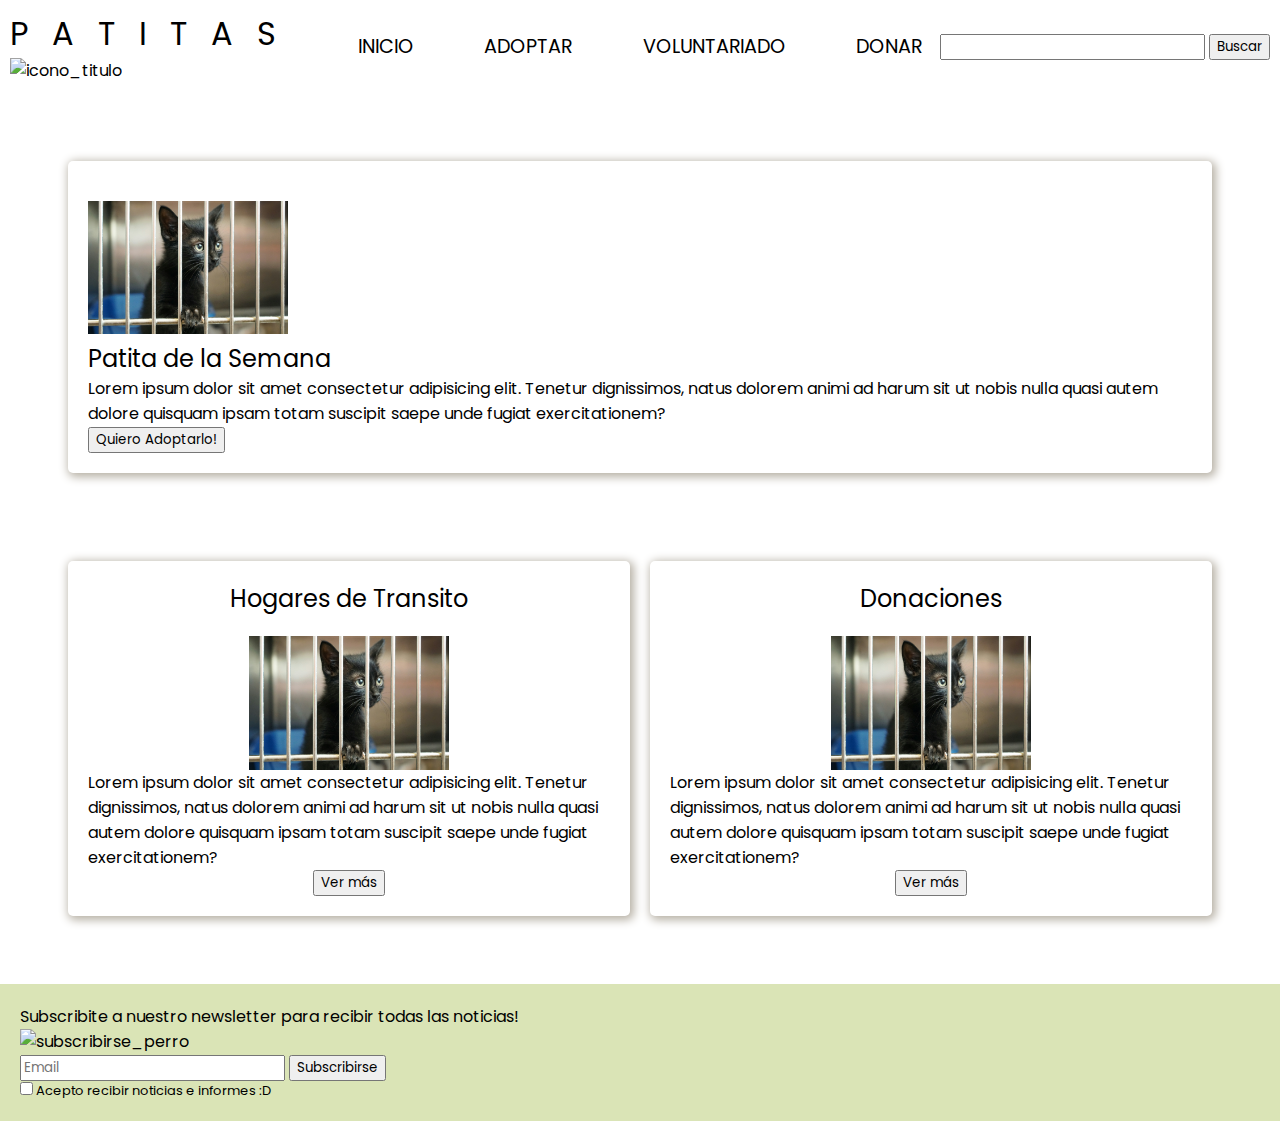
==== index.html @ c983ebe7 "adding styles" ====
<!DOCTYPE html>
<html lang="en">
<head>
    <meta charset="UTF-8">
    <meta name="viewport" content="width=device-width, initial-scale=1.0">
    <title>Patitas Adopciones</title>
    <link rel="preconnect" href="https://fonts.googleapis.com">
    <link rel="preconnect" href="https://fonts.gstatic.com" crossorigin>
    <link
        href="https://fonts.googleapis.com/css2?family=Poppins:ital,wght@0,100;0,200;0,300;0,400;0,500;0,600;0,700;0,800;0,900;1,100;1,200;1,300;1,400;1,500;1,600;1,700;1,800;1,900&display=swap"
        rel="stylesheet">
    <link rel="stylesheet" href="./css/styles.css">
</head>
<body>
    <header class="container_header">
        <span class="logo">
            <h1>PATITAS</h1>
            <img src="" alt="icono_titulo">
        </span>       
        <nav>
            <ul class="links_navbar">
                <li><a href="index.html" title="index">INICIO</a></li>
                <li id="adopciones-nav"><a href="site/adopciones.html" title="adopciones">ADOPTAR</a>
                    <ul class="nav-dropdown">
                        <li><a href="">Perros</a></li>
                        <li><a href="">Gatos</a></li>
                        <li><a href="">Otros</a></li>
                    </ul>
                </li>
                <li><a href="site/voluntariado.html" title="voluntariado">VOLUNTARIADO</a></li>
                <li><a href="site/donar.html" title="donar">DONAR</a></li>
            </ul>
        </nav>
        <span id="buscar_nav">
            <input type="search">
            <button type="submit">Buscar</button>
        </span>
    </header>
    <main>
        <div class="inicio_seccion">
            <article id="banner_patita">         
                <img src="img/gatitonegro.jpg" alt="img_semana" class="inicioimg">
                <h2>Patita de la Semana</h2>
                <p>Lorem ipsum dolor sit amet consectetur adipisicing elit. Tenetur dignissimos, natus dolorem animi ad
                    harum sit ut nobis nulla quasi autem dolore quisquam ipsam totam suscipit saepe unde fugiat
                    exercitationem?</p>
                <button>Quiero Adoptarlo!</button>
            </article>
        </div>
        

        <div class="inicio_seccion">          
            <article class="inicio_articulos">
                <h2>Hogares de Transito</h2>
                <!-- <img src="" alt="imagen_hogar"> -->
                <img src="img/gatitonegro.jpg" alt="img_semana" class="inicioimg">
                <p>Lorem ipsum dolor sit amet consectetur adipisicing elit. Tenetur dignissimos, natus dolorem animi ad
                    harum sit ut nobis nulla quasi autem dolore quisquam ipsam totam suscipit saepe unde fugiat
                    exercitationem?</p>
                <button>Ver más</button>
            </article>
         
            <article class="inicio_articulos">
                <h2>Donaciones</h2>
                <img src="img/gatitonegro.jpg" alt="img_semana" class="inicioimg">
                <!-- <img src="" alt="img_donar"> -->
                <p>Lorem ipsum dolor sit amet consectetur adipisicing elit. Tenetur dignissimos, natus dolorem animi ad
                    harum sit ut nobis nulla quasi autem dolore quisquam ipsam totam suscipit saepe unde fugiat
                    exercitationem?</p>
                <button>Ver más</button>
            </article>
        </div>
        <section id="inicio_subscribirse">
            <h4>Subscribite a nuestro newsletter para recibir todas las noticias!</h4>
            <img src="" alt="subscribirse_perro">
            <form action="/subscribirse">
                <label for="email"></label>
                <input type="email" name="email" id="email" placeholder="Email">
                <label for="enviar"></label>
                <input type="submit" name="enviar" id="enviar" value="Subscribirse">
                <div id="acepto">
                    <input type="checkbox" name="acepto" id="acepto" required>
                    <label for="acepto">Acepto recibir noticias e informes :D</label>
                </div>          
            </form>
        </section>
    </main>
    <footer>

    </footer>
    
</body>
</html>
---- css/styles.css ----
*{
    margin: 0;
    box-sizing: border-box;
    font-family: "Poppins", sans-serif;
    font-weight: 400;
    font-style: normal;
}

a{
    text-decoration: none;
}

li{
    list-style: none;
}

h1{
    letter-spacing: 0.75em;
}

.container_header
{
    display: flex;
    padding: 10px;
    flex-direction: row;
    justify-content: space-between;
    align-items: center;
    /* background-color: #f4f1eb; */
}

.links_navbar
{
    display: flex;
    flex-direction: row;
    align-items: center;
    justify-content: center;

}

.links_navbar li{
    padding: 2% 5%;
    margin: 0 5%;
    transition: all 0.5s ease-out;
   
}

.links_navbar li:hover{
    background-color: #d0dda1c7;
    border-style: none;
    border-radius: 10%;
}

.links_navbar a{
    color: black;
    font-size: 1.2em;
}

#buscar_nav
{
    position: relative;
}

#banner_patita
{
    border-style: 3px solid black;
    border-radius: 5px;
    margin: 10px;
    padding: 20px;
    box-shadow: 2px 2px 10px 2px #b6b0a4;
}

.inicio_seccion
{
    display: flex;
    padding: 10px;
    margin: 3em;
}

.inicio_articulos
{
    border-style: 3px solid black;
    border-radius: 5px;
    margin: 10px;
    padding: 20px;
    box-shadow: 2px 2px 10px 2px #b6b0a4;
    display: flex;
    flex-direction: column;
    justify-content: center;
    align-items: center;
}

.inicio_articulos:hover{
    background-color: #d0dda1c7;
    transition: background-color 0.5s ease-out;
}


.inicioimg
{
    max-width: 200px;
    margin-top: 20px;
}

#inicio_subscribirse
{
   padding: 20px;
   background-color: #d0dda1c7;
}

.nav-dropdown
{
    display: none;
}

/* #adopciones-nav:hover{
    .nav-dropdown{
        display: block;
    }
} */

#form-contacto
{
    background-color: #efcaa8;
    border-radius: 3px;
    margin: 2em;
    padding: 10px;
}

#formulario
{
    margin: 2em 0.5em;

}

.campoForm
{
    margin: 1em 0.5em;
    font-size: large;
    
}

#acepto{
    font-size: small;
}
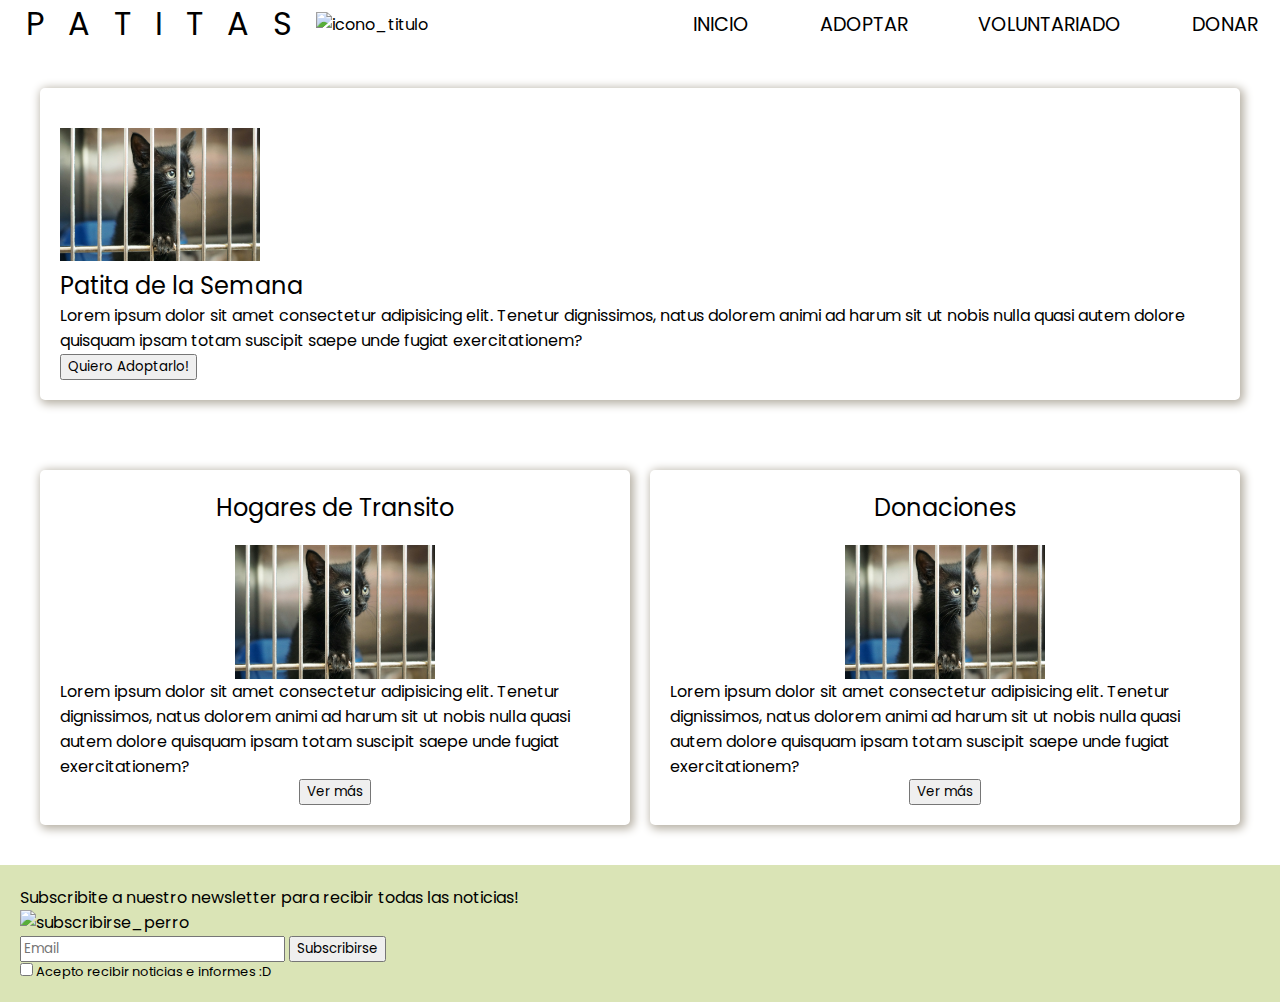
==== commit e49d3ef7: "order nav" ====
--- a/index.html
+++ b/index.html
@@ -21,20 +21,11 @@
             <ul class="links_navbar">
                 <li><a href="index.html" title="index">INICIO</a></li>
                 <li id="adopciones-nav"><a href="site/adopciones.html" title="adopciones">ADOPTAR</a>
-                    <ul class="nav-dropdown">
-                        <li><a href="">Perros</a></li>
-                        <li><a href="">Gatos</a></li>
-                        <li><a href="">Otros</a></li>
-                    </ul>
                 </li>
                 <li><a href="site/voluntariado.html" title="voluntariado">VOLUNTARIADO</a></li>
                 <li><a href="site/donar.html" title="donar">DONAR</a></li>
             </ul>
         </nav>
-        <span id="buscar_nav">
-            <input type="search">
-            <button type="submit">Buscar</button>
-        </span>
     </header>
     <main>
         <div class="inicio_seccion">
@@ -52,7 +43,6 @@
         <div class="inicio_seccion">          
             <article class="inicio_articulos">
                 <h2>Hogares de Transito</h2>
-                <!-- <img src="" alt="imagen_hogar"> -->
                 <img src="img/gatitonegro.jpg" alt="img_semana" class="inicioimg">
                 <p>Lorem ipsum dolor sit amet consectetur adipisicing elit. Tenetur dignissimos, natus dolorem animi ad
                     harum sit ut nobis nulla quasi autem dolore quisquam ipsam totam suscipit saepe unde fugiat
@@ -60,16 +50,15 @@
                 <button>Ver más</button>
             </article>
          
-            <article class="inicio_articulos">
+            <article class="inicio_articulos"> 
                 <h2>Donaciones</h2>
                 <img src="img/gatitonegro.jpg" alt="img_semana" class="inicioimg">
-                <!-- <img src="" alt="img_donar"> -->
                 <p>Lorem ipsum dolor sit amet consectetur adipisicing elit. Tenetur dignissimos, natus dolorem animi ad
                     harum sit ut nobis nulla quasi autem dolore quisquam ipsam totam suscipit saepe unde fugiat
                     exercitationem?</p>
                 <button>Ver más</button>
             </article>
-        </div>
+        </div> 
         <section id="inicio_subscribirse">
             <h4>Subscribite a nuestro newsletter para recibir todas las noticias!</h4>
             <img src="" alt="subscribirse_perro">
--- a/css/styles.css
+++ b/css/styles.css
@@ -21,13 +21,20 @@
 .container_header
 {
     display: flex;
-    padding: 10px;
+    padding: 0 10% 0 2%;
     flex-direction: row;
     justify-content: space-between;
     align-items: center;
     /* background-color: #f4f1eb; */
+    width: 100%;
 }
 
+.logo{
+    display: flex;
+    flex-direction: row;
+    justify-content: center;
+    align-items: center;
+}
 .links_navbar
 {
     display: flex;
@@ -55,10 +62,6 @@
     font-size: 1.2em;
 }
 
-#buscar_nav
-{
-    position: relative;
-}
 
 #banner_patita
 {
@@ -72,8 +75,10 @@
 .inicio_seccion
 {
     display: flex;
-    padding: 10px;
-    margin: 3em;
+    justify-content: center;
+    align-items: center;
+    padding: 20px;
+    margin: 10px;
 }
 
 .inicio_articulos
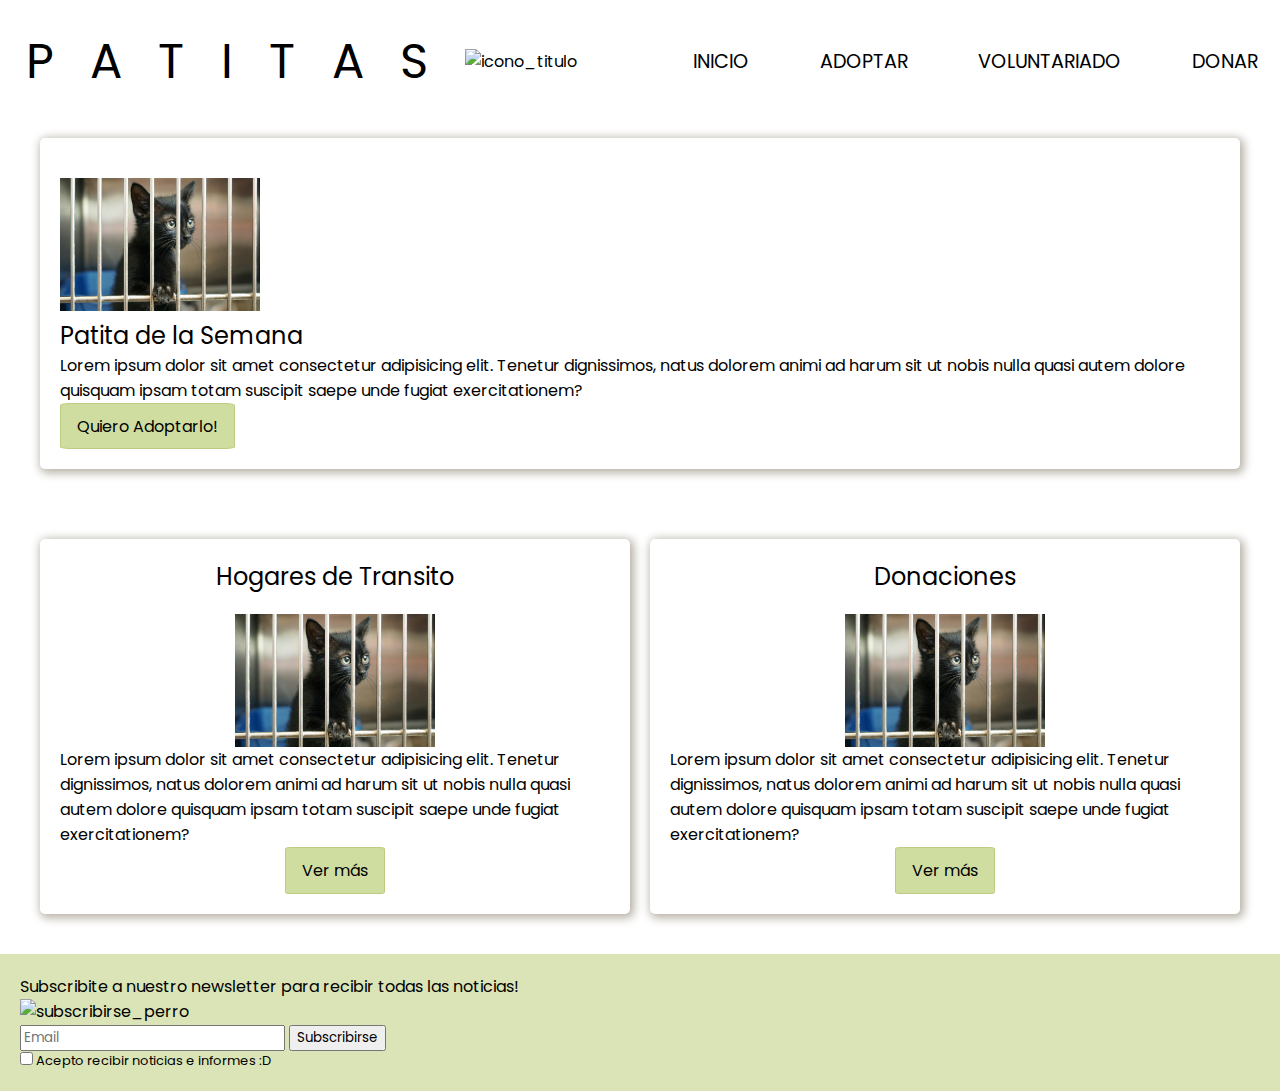
==== commit bd0e1a83: "responsive nav" ====
--- a/index.html
+++ b/index.html
@@ -15,9 +15,10 @@
     <header class="container_header">
         <span class="logo">
             <h1>PATITAS</h1>
-            <img src="" alt="icono_titulo">
+            <img src="" alt="icono_titulo" id="logoimg">
         </span>       
-        <nav>
+        <nav id="navheader">
+            <button id="closenav">X</button>
             <ul class="links_navbar">
                 <li><a href="index.html" title="index">INICIO</a></li>
                 <li id="adopciones-nav"><a href="site/adopciones.html" title="adopciones">ADOPTAR</a>
@@ -26,6 +27,7 @@
                 <li><a href="site/donar.html" title="donar">DONAR</a></li>
             </ul>
         </nav>
+        <span class="navbar-toggle" id="navbarToggle">&#9776;</span>
     </header>
     <main>
         <div class="inicio_seccion">
@@ -47,7 +49,7 @@
                 <p>Lorem ipsum dolor sit amet consectetur adipisicing elit. Tenetur dignissimos, natus dolorem animi ad
                     harum sit ut nobis nulla quasi autem dolore quisquam ipsam totam suscipit saepe unde fugiat
                     exercitationem?</p>
-                <button>Ver más</button>
+                <button class="articleButton">Ver más</button>
             </article>
          
             <article class="inicio_articulos"> 
@@ -56,7 +58,7 @@
                 <p>Lorem ipsum dolor sit amet consectetur adipisicing elit. Tenetur dignissimos, natus dolorem animi ad
                     harum sit ut nobis nulla quasi autem dolore quisquam ipsam totam suscipit saepe unde fugiat
                     exercitationem?</p>
-                <button>Ver más</button>
+                <button class="articleButton">Ver más</button>
             </article>
         </div> 
         <section id="inicio_subscribirse">
@@ -77,6 +79,6 @@
     <footer>
 
     </footer>
-    
+    <script src="./js/script.js"></script>
 </body>
 </html>--- a/css/styles.css
+++ b/css/styles.css
@@ -16,12 +16,13 @@
 
 h1{
     letter-spacing: 0.75em;
+    font-size: 3em;
 }
 
 .container_header
 {
     display: flex;
-    padding: 0 10% 0 2%;
+    padding: 2% 10% 0 2%;
     flex-direction: row;
     justify-content: space-between;
     align-items: center;
@@ -62,6 +63,16 @@
     font-size: 1.2em;
 }
 
+.navbar-toggle {
+    display: none;
+    cursor: pointer;
+    font-size: 2em;
+  }
+
+  #closenav
+  {
+    display: none;
+  }
 
 #banner_patita
 {
@@ -97,6 +108,10 @@
 .inicio_articulos:hover{
     background-color: #d0dda1c7;
     transition: background-color 0.5s ease-out;
+    .articleButton{
+        background-color: white;
+        border-color: #b6b0a4;
+    }
 }
 
 
@@ -111,17 +126,6 @@
    padding: 20px;
    background-color: #d0dda1c7;
 }
-
-.nav-dropdown
-{
-    display: none;
-}
-
-/* #adopciones-nav:hover{
-    .nav-dropdown{
-        display: block;
-    }
-} */
 
 #form-contacto
 {
@@ -146,4 +150,101 @@
 
 #acepto{
     font-size: small;
+}
+
+button{
+    border: solid 1px  #738f1034 ;
+    font-size: 1em;
+    background-color: #d0dda1;
+    padding: 0.6em 1em;
+    border-radius: 5%;
+    cursor: pointer;
+    
+}
+
+button:hover{
+    background-color: #aec55a;
+}
+
+
+#closenav{
+    font-size: 1.5em;
+    border: none;
+    border-radius: 20%;
+    background-color: transparent;
+    color: rgb(3, 42, 6);
+}
+
+@media screen and (max-width: 1200px) {
+    #logoimg
+    {
+        display: none;
+    }
+}
+
+@media screen and (max-width: 1000px) {
+    #navheader{
+        display: flex;
+        flex-direction: column;
+        align-items: end;
+        position: absolute;
+        top: 0;
+        right: 0;
+        background-color:#d0dda1;
+        padding: 1em;
+        gap: 1rem;
+    }
+
+    #navheader{
+        opacity: 0;
+        visibility: hidden;
+    }
+
+    #navheader.visible{
+        opacity: 1;
+        visibility: visible;
+    }
+
+    .links_navbar{
+        flex-direction: column;
+        align-items: end;
+    }
+
+    .links_navbar li{
+        transition: all 0.5s ease-out;
+       
+    }
+    .links_navbar li:hover{
+        background-color: #4555129a;
+    }
+
+    .navbar-toggle {
+        display: block; 
+    }
+    #closenav
+    {
+      display: block;
+    }
+    .container_header{
+        padding: 2% 3% 0 2%;
+    }
+
+    #logoimg
+    {
+        display: none;
+    }
+
+}
+
+@media (max-width: 600px) {
+
+
+    .inicio_seccion{
+        display: block;
+    }
+
+    h1{
+        font-size: 2em;
+    }
+
 }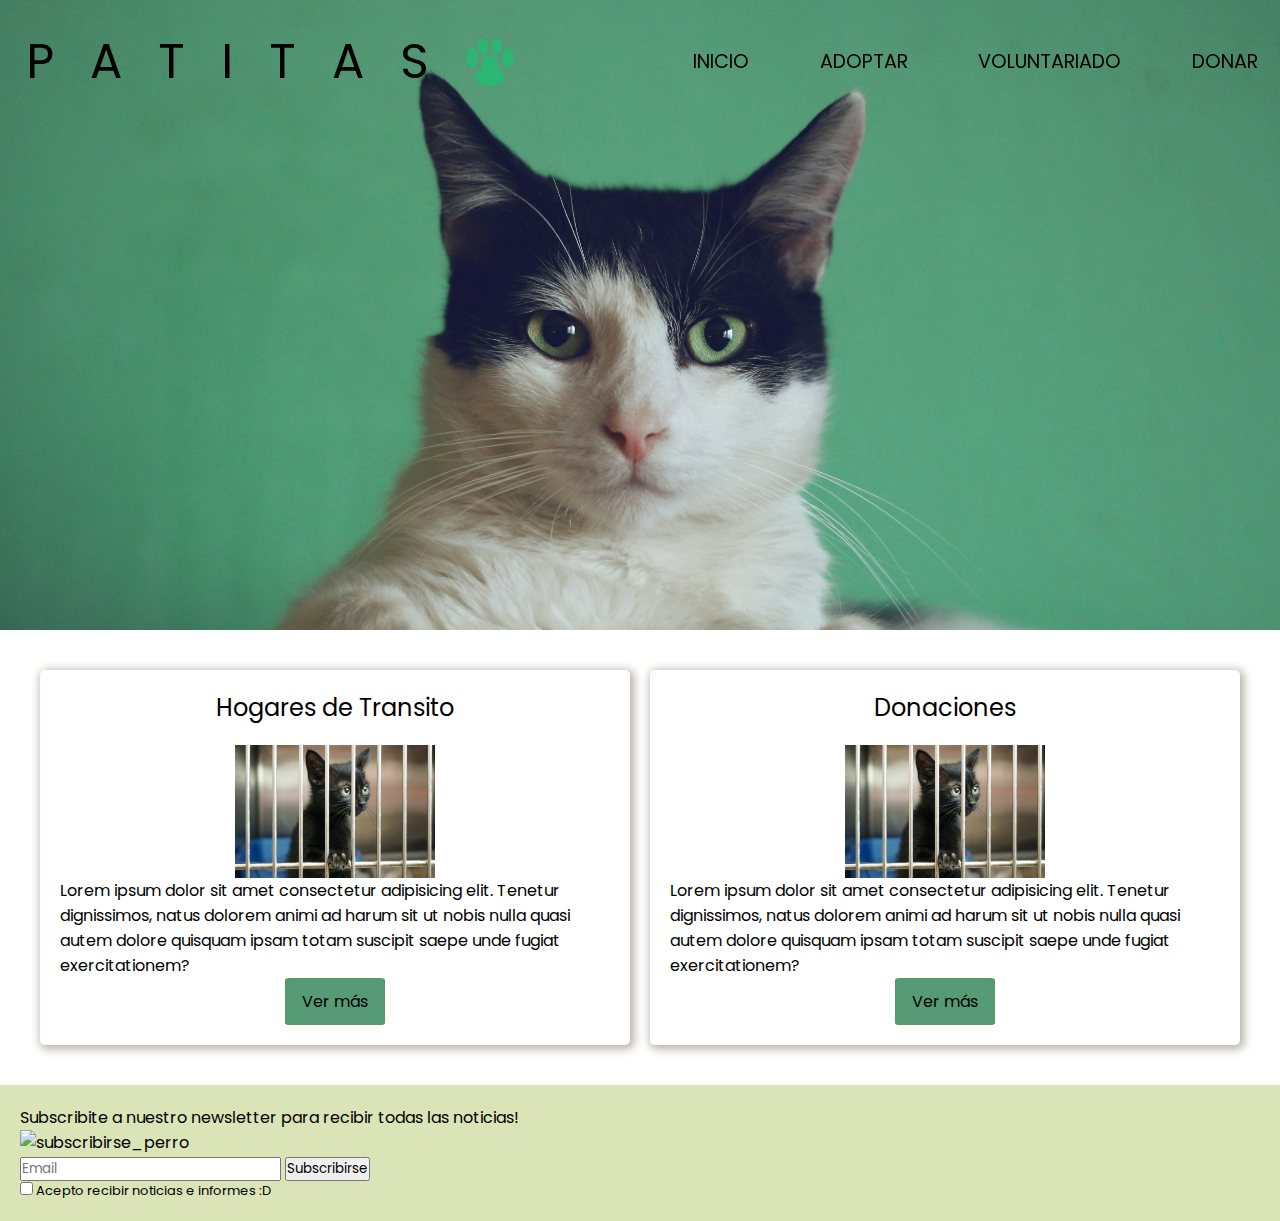
==== commit 8cf298b0: "responsive y banner" ====
--- a/index.html
+++ b/index.html
@@ -4,6 +4,7 @@
     <meta charset="UTF-8">
     <meta name="viewport" content="width=device-width, initial-scale=1.0">
     <title>Patitas Adopciones</title>
+    <link rel="icon" href="img/huellas-de-garras.png" type="image/png">
     <link rel="preconnect" href="https://fonts.googleapis.com">
     <link rel="preconnect" href="https://fonts.gstatic.com" crossorigin>
     <link
@@ -15,7 +16,7 @@
     <header class="container_header">
         <span class="logo">
             <h1>PATITAS</h1>
-            <img src="" alt="icono_titulo" id="logoimg">
+            <img src="img/pata.png" alt="icono_titulo" id="logoimg">
         </span>       
         <nav id="navheader">
             <button id="closenav">X</button>
@@ -29,16 +30,17 @@
         </nav>
         <span class="navbar-toggle" id="navbarToggle">&#9776;</span>
     </header>
-    <main>
-        <div class="inicio_seccion">
-            <article id="banner_patita">         
+    <main class="container_main">
+        <div class="banner">
+
+            <!-- <article id="banner_patita">         
                 <img src="img/gatitonegro.jpg" alt="img_semana" class="inicioimg">
                 <h2>Patita de la Semana</h2>
                 <p>Lorem ipsum dolor sit amet consectetur adipisicing elit. Tenetur dignissimos, natus dolorem animi ad
                     harum sit ut nobis nulla quasi autem dolore quisquam ipsam totam suscipit saepe unde fugiat
                     exercitationem?</p>
                 <button>Quiero Adoptarlo!</button>
-            </article>
+            </article> -->
         </div>
         
 
--- a/css/styles.css
+++ b/css/styles.css
@@ -1,5 +1,6 @@
 *{
     margin: 0;
+    padding: 0;
     box-sizing: border-box;
     font-family: "Poppins", sans-serif;
     font-weight: 400;
@@ -21,13 +22,15 @@
 
 .container_header
 {
+    position: fixed;
     display: flex;
     padding: 2% 10% 0 2%;
     flex-direction: row;
     justify-content: space-between;
     align-items: center;
-    /* background-color: #f4f1eb; */
     width: 100%;
+    z-index: 10;
+    transition: 0.6s;
 }
 
 .logo{
@@ -69,11 +72,25 @@
     font-size: 2em;
   }
 
-  #closenav
-  {
+#closenav
+{
     display: none;
-  }
-
+}
+
+#logoimg
+{
+    width: 50px;
+}
+
+.banner
+{
+    position: relative;
+    background: url(../img/banner_semana.jpg) ;
+    width: 100%;
+    height: 70vh;
+    background-size: cover;
+    background-position: top;
+}
 #banner_patita
 {
     border-style: 3px solid black;
@@ -83,6 +100,7 @@
     box-shadow: 2px 2px 10px 2px #b6b0a4;
 }
 
+
 .inicio_seccion
 {
     display: flex;
@@ -106,7 +124,7 @@
 }
 
 .inicio_articulos:hover{
-    background-color: #d0dda1c7;
+    background-color: #569A76;
     transition: background-color 0.5s ease-out;
     .articleButton{
         background-color: white;
@@ -155,7 +173,7 @@
 button{
     border: solid 1px  #738f1034 ;
     font-size: 1em;
-    background-color: #d0dda1;
+    background-color: #569A76;
     padding: 0.6em 1em;
     border-radius: 5%;
     cursor: pointer;
@@ -163,7 +181,7 @@
 }
 
 button:hover{
-    background-color: #aec55a;
+    background-color: #569A76;
 }
 
 
@@ -191,7 +209,7 @@
         top: 0;
         right: 0;
         background-color:#d0dda1;
-        padding: 1em;
+        padding: 1em 2em;
         gap: 1rem;
     }
 
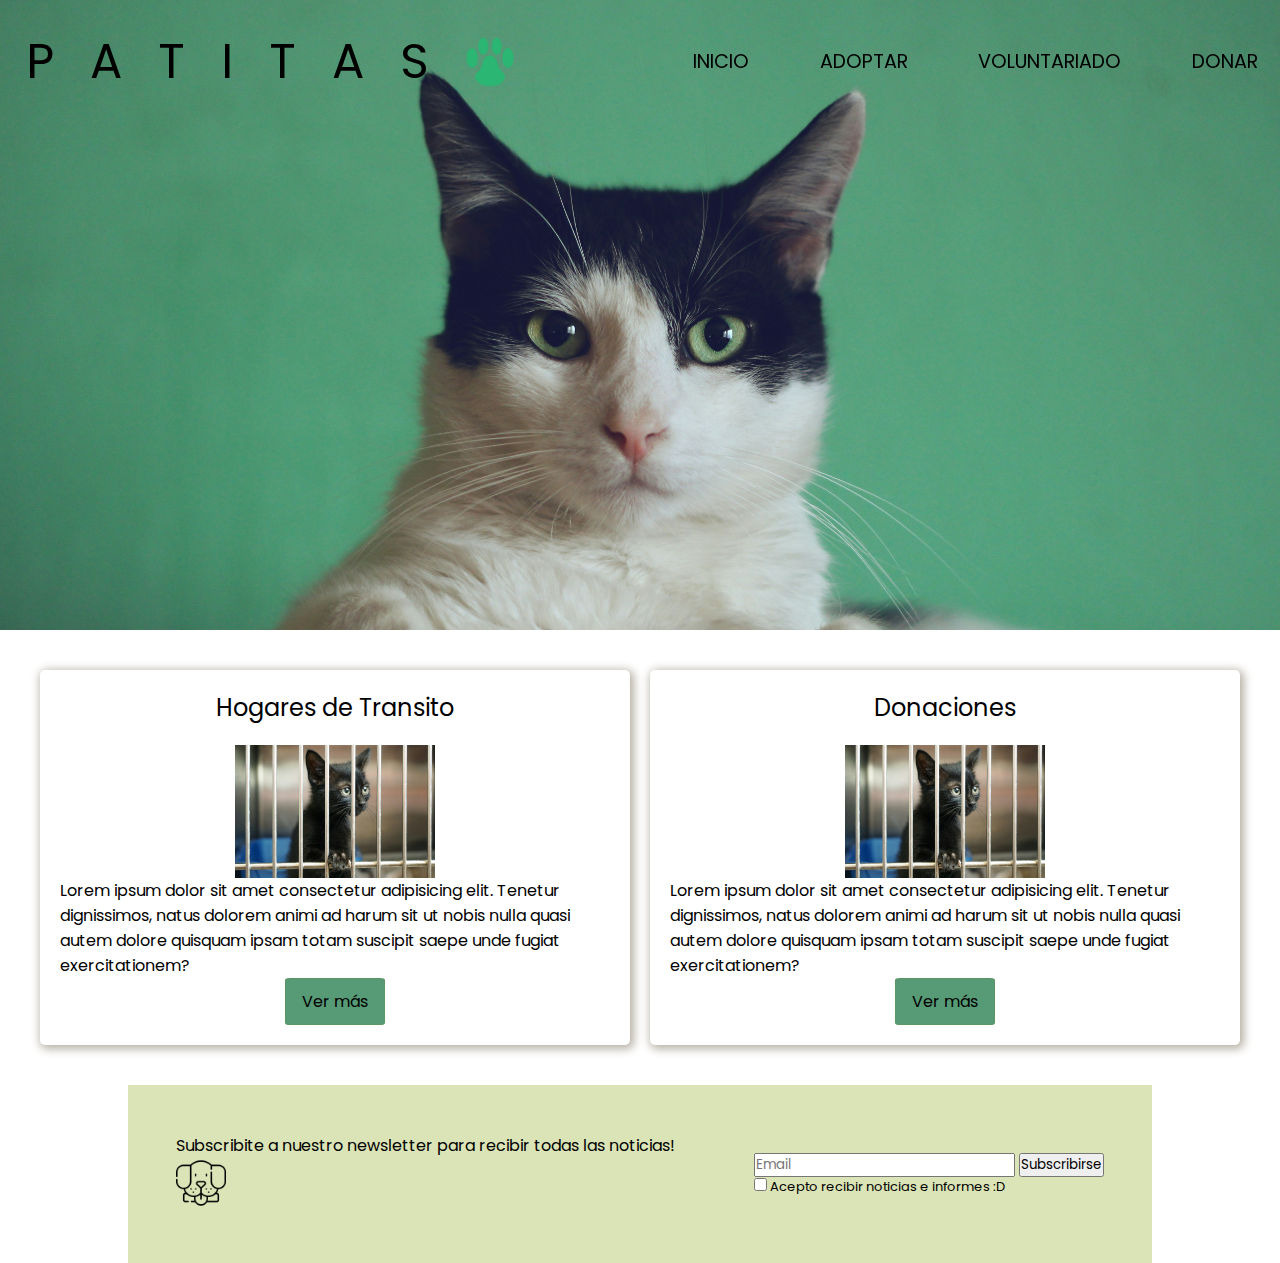
==== commit 3af6436a: "subscribirse inicio" ====
--- a/index.html
+++ b/index.html
@@ -46,7 +46,7 @@
 
         <div class="inicio_seccion">          
             <article class="inicio_articulos">
-                <h2>Hogares de Transito</h2>
+                <h2 class="cardTitulo">Hogares de Transito</h2>
                 <img src="img/gatitonegro.jpg" alt="img_semana" class="inicioimg">
                 <p>Lorem ipsum dolor sit amet consectetur adipisicing elit. Tenetur dignissimos, natus dolorem animi ad
                     harum sit ut nobis nulla quasi autem dolore quisquam ipsam totam suscipit saepe unde fugiat
@@ -55,7 +55,7 @@
             </article>
          
             <article class="inicio_articulos"> 
-                <h2>Donaciones</h2>
+                <h2 class="cardTitulo">Donaciones</h2>
                 <img src="img/gatitonegro.jpg" alt="img_semana" class="inicioimg">
                 <p>Lorem ipsum dolor sit amet consectetur adipisicing elit. Tenetur dignissimos, natus dolorem animi ad
                     harum sit ut nobis nulla quasi autem dolore quisquam ipsam totam suscipit saepe unde fugiat
@@ -64,18 +64,23 @@
             </article>
         </div> 
         <section id="inicio_subscribirse">
-            <h4>Subscribite a nuestro newsletter para recibir todas las noticias!</h4>
-            <img src="" alt="subscribirse_perro">
-            <form action="/subscribirse">
-                <label for="email"></label>
-                <input type="email" name="email" id="email" placeholder="Email">
-                <label for="enviar"></label>
-                <input type="submit" name="enviar" id="enviar" value="Subscribirse">
-                <div id="acepto">
-                    <input type="checkbox" name="acepto" id="acepto" required>
-                    <label for="acepto">Acepto recibir noticias e informes :D</label>
-                </div>          
-            </form>
+            <div>
+                <h4>Subscribite a nuestro newsletter para recibir todas las noticias!</h4>
+                <img src="img/animal.png" alt="subscribirse_perro" class="icono">
+            </div>
+            <div>
+                <form action="/subscribirse">
+                    <label for="email"></label>
+                    <input type="email" name="email" id="email" placeholder="Email">
+                    <label for="enviar"></label>
+                    <input type="submit" name="enviar" id="enviar" value="Subscribirse">
+                    <div id="acepto">
+                        <input type="checkbox" name="acepto" id="acepto" required>
+                        <label for="acepto">Acepto recibir noticias e informes :D</label>
+                    </div>          
+                </form>
+            </div>
+           
         </section>
     </main>
     <footer>
--- a/css/styles.css
+++ b/css/styles.css
@@ -141,8 +141,19 @@
 
 #inicio_subscribirse
 {
-   padding: 20px;
+   display: flex;
+   align-items: center;
+   justify-content: space-between; 
    background-color: #d0dda1c7;
+   width: 80%;
+   padding: 3em;
+   margin: auto;
+   gap: 1rem;
+   
+}
+
+.icono{
+    width: 50px;
 }
 
 #form-contacto
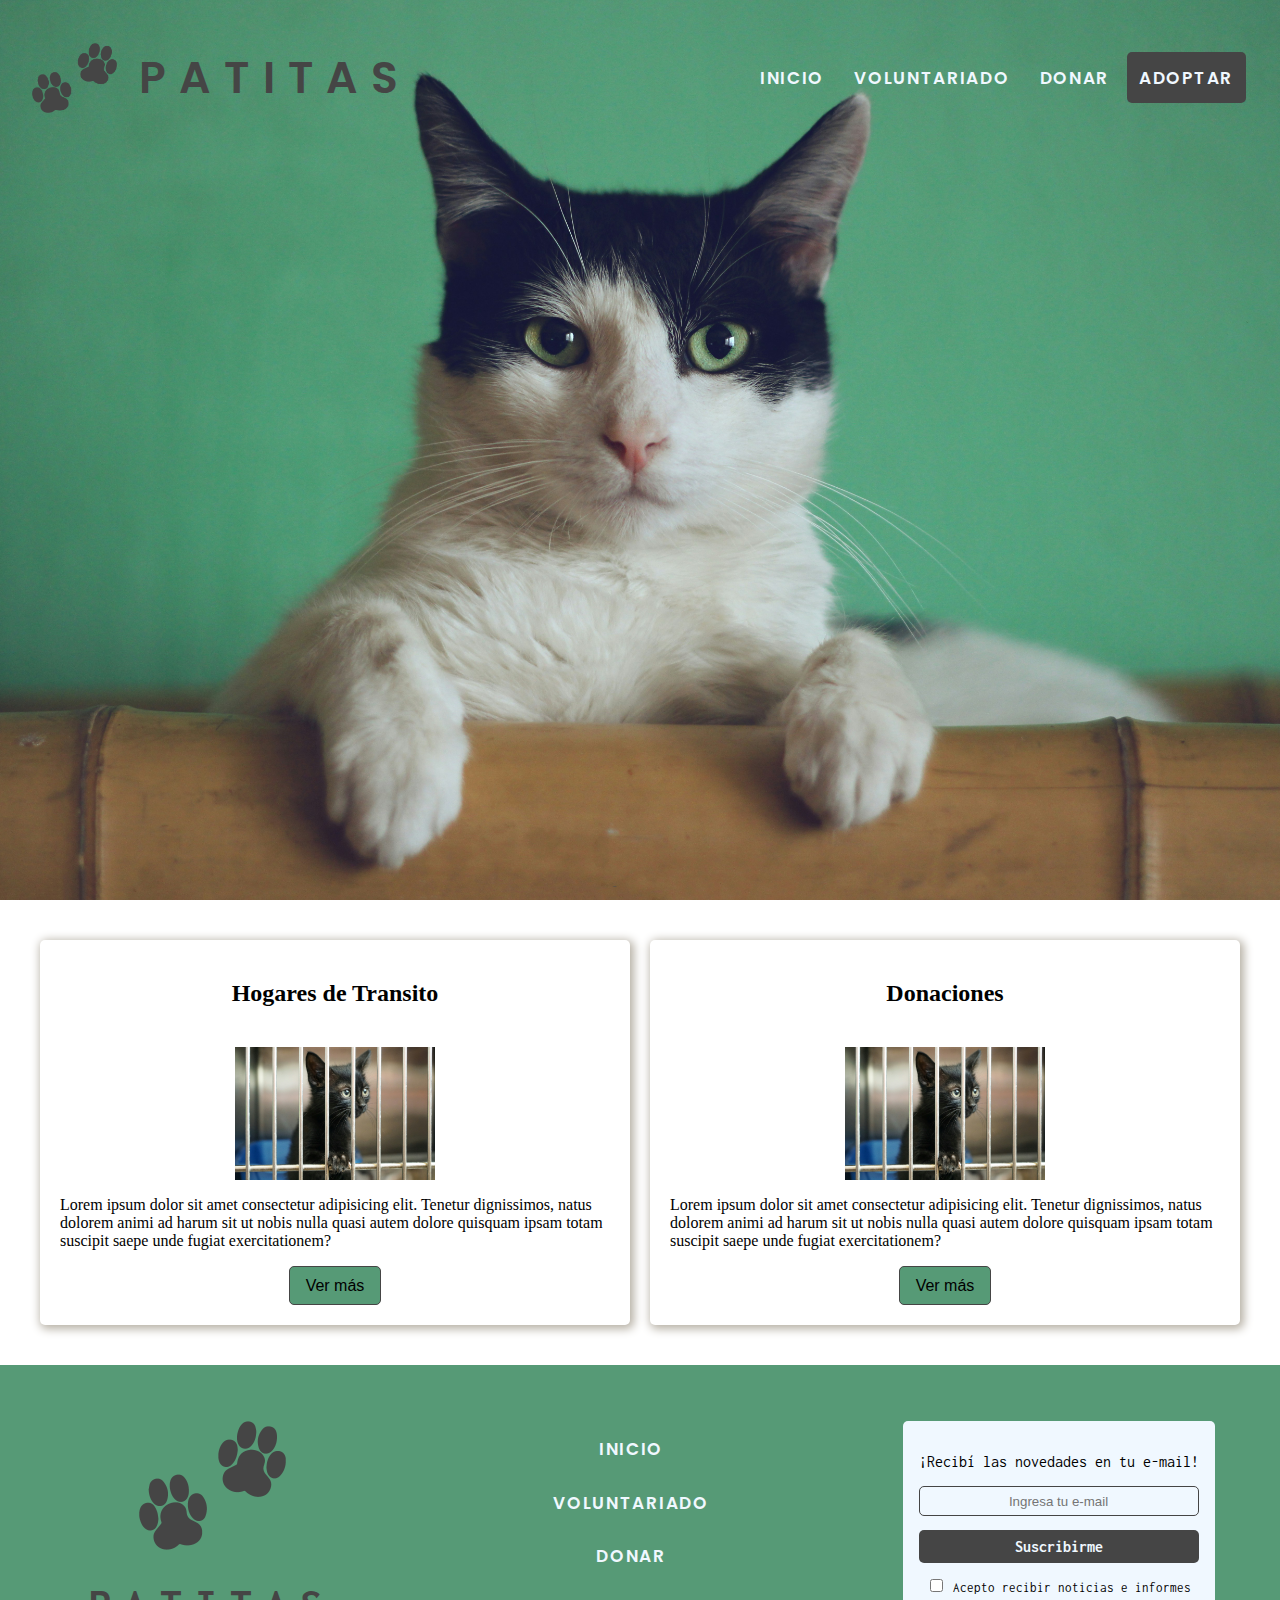
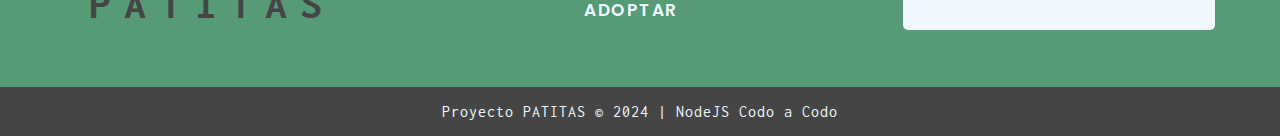
==== commit d6b158d4: "Cambios en el Home y se agregó Footer" ====
--- a/index.html
+++ b/index.html
@@ -5,31 +5,29 @@
     <meta name="viewport" content="width=device-width, initial-scale=1.0">
     <title>Patitas Adopciones</title>
     <link rel="icon" href="img/huellas-de-garras.png" type="image/png">
-    <link rel="preconnect" href="https://fonts.googleapis.com">
-    <link rel="preconnect" href="https://fonts.gstatic.com" crossorigin>
-    <link
-        href="https://fonts.googleapis.com/css2?family=Poppins:ital,wght@0,100;0,200;0,300;0,400;0,500;0,600;0,700;0,800;0,900;1,100;1,200;1,300;1,400;1,500;1,600;1,700;1,800;1,900&display=swap"
-        rel="stylesheet">
     <link rel="stylesheet" href="./css/styles.css">
 </head>
 <body>
     <header class="container_header">
-        <span class="logo">
+        <div class="logo">
+            <img src="img/patitasLogo.png" alt="icono_titulo" id="logoimg">
             <h1>PATITAS</h1>
-            <img src="img/pata.png" alt="icono_titulo" id="logoimg">
-        </span>       
-        <nav id="navheader">
-            <button id="closenav">X</button>
-            <ul class="links_navbar">
-                <li><a href="index.html" title="index">INICIO</a></li>
-                <li id="adopciones-nav"><a href="site/adopciones.html" title="adopciones">ADOPTAR</a>
-                </li>
-                <li><a href="site/voluntariado.html" title="voluntariado">VOLUNTARIADO</a></li>
-                <li><a href="site/donar.html" title="donar">DONAR</a></li>
-            </ul>
-        </nav>
-        <span class="navbar-toggle" id="navbarToggle">&#9776;</span>
+        </div>
+        
+        <div id="nav">
+            <nav id="navheader">
+                <button id="closenav">X</button>
+                <ul class="links_navbar">
+                    <li><a href="index.html" title="index">INICIO</a></li>
+                    <li><a href="site/voluntariado.html" title="voluntariado">VOLUNTARIADO</a></li>
+                    <li><a href="site/donar.html" title="donar">DONAR</a></li>
+                    <li id="adoptar"><a href="site/adopciones.html" title="adopciones">ADOPTAR</a></li>
+                </ul>
+            </nav>
+            <span class="navbar-toggle" id="navbarToggle">&#9776;</span>
+        </div>
     </header>
+
     <main class="container_main">
         <div class="banner">
 
@@ -63,29 +61,85 @@
                 <button class="articleButton">Ver más</button>
             </article>
         </div> 
-        <section id="inicio_subscribirse">
-            <div>
-                <h4>Subscribite a nuestro newsletter para recibir todas las noticias!</h4>
-                <img src="img/animal.png" alt="subscribirse_perro" class="icono">
+        
+    </main>
+
+    <footer class="container-footer">
+        <div class="section-flex">
+
+            <div class="footer-seccion">
+                <div class="section1-flex">
+                    <img src="img/patitasLogo.png" alt="icono_titulo" class="img-footer">
+                    <h1 class="titulo-footer">PATITAS</h1>
+                </div>    
             </div>
-            <div>
-                <form action="/subscribirse">
-                    <label for="email"></label>
-                    <input type="email" name="email" id="email" placeholder="Email">
-                    <label for="enviar"></label>
-                    <input type="submit" name="enviar" id="enviar" value="Subscribirse">
-                    <div id="acepto">
+    
+            <div class="footer-seccion">
+                <div class="links-footer-section">
+                    <li class="link-footer"><a href="index.html" title="index">INICIO</a></li>
+                    <li class="link-footer"><a href="site/voluntariado.html" title="voluntariado">VOLUNTARIADO</a></li>
+                    <li class="link-footer"><a href="site/donar.html" title="donar">DONAR</a></li>
+                    <li class="link-footer"><a href="site/adopciones.html" title="adopciones">ADOPTAR</a></li>
+                </div>
+            </div>
+    
+            <div class="footer-seccion">
+                <div class="new-footer">
+                    <div class="new-footer-section">
+                        <p>¡Recibí las novedades en tu e-mail!</p>
+                    </div>
+
+                    <div class="new-footer-section">
+                        <label for="email"></label>
+                        <input type="email" name="email" id="email" placeholder="Ingresa tu e-mail" class="1">
+                    </div>
+
+                    <div class="new-footer-section">
+                        <h2>Suscribirme</h2>
+                    </div>
+
+                    <div class="new-footer-section" id="acepto">
                         <input type="checkbox" name="acepto" id="acepto" required>
-                        <label for="acepto">Acepto recibir noticias e informes :D</label>
-                    </div>          
-                </form>
+                        <label for="acepto">Acepto recibir noticias e informes</label>
+                    </div>
+
+                    
+                </div>
             </div>
-           
-        </section>
-    </main>
-    <footer>
+    
 
+        </div>
+            
+        <div class="proyecto-patitas">
+            <p>Proyecto PATITAS © 2024 | NodeJS Codo a Codo </p>
+        </div>
+
+        <!--<div id="inicio_subscribirse">
+                <div>
+                    <h4>Subscribite a nuestro newsletter para recibir todas las noticias!</h4>
+                    <img src="img/animal.png" alt="subscribirse_perro" class="icono">
+                </div>
+                <div>
+                    <form action="/subscribirse">
+                        <label for="email"></label>
+                        <input type="email" name="email" id="email" placeholder="Email">
+                        <label for="enviar"></label>
+                        <input type="submit" name="enviar" id="enviar" value="Subscribirse">
+                        <div id="acepto">
+                            <input type="checkbox" name="acepto" id="acepto" required>
+                            <label for="acepto">Acepto recibir noticias e informes :D</label>
+                        </div>          
+                    </form>
+                </div>
+               
+            </->
+
+            -->
+
+       
+        
     </footer>
+
     <script src="./js/script.js"></script>
 </body>
 </html>--- a/css/styles.css
+++ b/css/styles.css
@@ -1,93 +1,117 @@
+@font-face {
+    font-family: "Inconsolata";
+    src: url(..//fonts/Inconsolata/Inconsolata-VariableFont_wdth\,wght.ttf);
+}
+
+@font-face {
+    font-family: "Poppins";
+    src: url(../fonts/Poppins/Poppins-SemiBold.ttf);
+}
+
 *{
+    box-sizing: border-box;
+}
+
+body{
     margin: 0;
     padding: 0;
-    box-sizing: border-box;
-    font-family: "Poppins", sans-serif;
-    font-weight: 400;
-    font-style: normal;
-}
-
-a{
-    text-decoration: none;
-}
-
-li{
-    list-style: none;
-}
-
-h1{
-    letter-spacing: 0.75em;
-    font-size: 3em;
-}
+}
+
+/* ------ Header -------- */
+
+/* Logo */
 
 .container_header
 {
-    position: fixed;
-    display: flex;
-    padding: 2% 10% 0 2%;
+    position:absolute;
+    display: flex;
+    padding:1em 2em;
     flex-direction: row;
     justify-content: space-between;
     align-items: center;
     width: 100%;
-    z-index: 10;
+    z-index: 1;
     transition: 0.6s;
 }
 
 .logo{
     display: flex;
+    align-items: center;
+}
+
+#logoimg{
+    width: 85px;
+    height: 70px;
+    
+}
+
+h1{
+    padding-left: 0.5em;
+    font-family: "Poppins";
+    font-size: 2.75em;
+    letter-spacing: 0.30em;
+    font-weight:bolder;
+    color: #454545;
+}
+
+/* Nav */
+
+.nav{
+    display: flex;
+    align-items: center;
     flex-direction: row;
-    justify-content: center;
-    align-items: center;
-}
+    justify-content: space-between;
+}
+
 .links_navbar
 {
     display: flex;
-    flex-direction: row;
-    align-items: center;
-    justify-content: center;
-
-}
-
-.links_navbar li{
-    padding: 2% 5%;
-    margin: 0 5%;
+    align-items: center;
     transition: all 0.5s ease-out;
-   
+
+}
+
+a{
+    font-family: "Poppins";
+    color: aliceblue;
+    text-decoration: none;
+    font-size: 17px;
+    letter-spacing: 0.1em;
+}
+
+
+li{
+    margin: 2.5px;
+    padding: 12.5px;
 }
 
 .links_navbar li:hover{
-    background-color: #d0dda1c7;
+    background-color: #454545;
     border-style: none;
-    border-radius: 10%;
-}
-
-.links_navbar a{
-    color: black;
-    font-size: 1.2em;
+    border-radius: 5px;
 }
 
 .navbar-toggle {
     display: none;
     cursor: pointer;
     font-size: 2em;
+    padding-right: 0.5em;
+    color: #454545;
   }
 
+
 #closenav
 {
     display: none;
 }
 
-#logoimg
-{
-    width: 50px;
-}
-
 .banner
 {
     position: relative;
+    background-repeat: no-repeat;
     background: url(../img/banner_semana.jpg) ;
     width: 100%;
-    height: 70vh;
+    height: 100vh;
     background-size: cover;
     background-position: top;
 }
@@ -156,6 +180,17 @@
     width: 50px;
 }
 
+#adoptar {
+    background-color: #454545;
+    border-radius: 5px;
+} 
+
+li{
+    list-style: none;
+}
+
+
+/* ------------ Footer --------- */
 #form-contacto
 {
     background-color: #efcaa8;
@@ -182,11 +217,11 @@
 }
 
 button{
-    border: solid 1px  #738f1034 ;
+    border: solid 1px  #454545 ;
     font-size: 1em;
     background-color: #569A76;
     padding: 0.6em 1em;
-    border-radius: 5%;
+    border-radius: 5px;
     cursor: pointer;
     
 }
@@ -201,8 +236,119 @@
     border: none;
     border-radius: 20%;
     background-color: transparent;
-    color: rgb(3, 42, 6);
-}
+    color: aliceblue;
+
+}
+
+/* -------- FOOTER --------- */
+
+.section-flex{
+    padding-top: 1.5em;
+    display: flex;
+    flex-direction: row;
+    justify-content: space-around;
+}
+
+
+/* -------- Seccion I --------- */
+.container-footer{
+    background-color: #569A76;
+    margin: 0;
+    padding: 0;
+}
+
+.footer-seccion{
+    padding: 2em;
+}
+
+.section1-flex{
+    display: flex;
+    flex-direction: column;
+    align-items: center;
+
+}
+
+.img-footer{
+    height: 50%;
+    width: 50%;
+}
+
+.footer-seccion h1{
+    padding-left: 0;
+    font-family: "Inconsolata";
+
+}
+
+/* -------- Seccion II --------- */
+
+.links-footer-section{
+    text-align: center;
+    font-family: "Poppins";
+    font-size: 1em;
+    padding-left: 3em;
+    padding-right: 3em;
+}
+
+.links-footer-section :hover{
+    color: #454545;
+    border-radius: 5px;
+}
+
+/* -------- Seccion III --------- */
+
+.new-footer{
+    padding: 1em;
+    background-color: aliceblue;
+    text-align: center;
+    border-radius: 5px;
+    font-family: "Inconsolata";
+}
+
+.new-footer-section p{
+   margin-top: 1em;
+    
+}
+
+#email{
+    text-align: center;
+    background-color: aliceblue;
+    width: 100%;
+    height: 30px;
+    border-radius: 5px;
+    border: 1px solid #454545;
+    
+
+}
+
+.new-footer-section h2{
+    padding: 0.5em;
+    font-size: 1em;
+    color: aliceblue;
+    background-color: #454545;
+    border-radius: 5px;
+}
+#acepto{
+    padding-bottom: 1.5em;
+}
+
+/* -------- Proyecto PATITAS --------- */
+
+
+.proyecto-patitas{
+    text-align: center;
+    background-color: #454545;
+}
+
+.proyecto-patitas p{
+    font-family: "Inconsolata";
+    color: aliceblue;
+    margin: 0;
+    padding: 1em;
+    letter-spacing: 1px;
+
+}
+
+/* -------- Responsive --------- */
 
 @media screen and (max-width: 1200px) {
     #logoimg
@@ -219,9 +365,11 @@
         position: absolute;
         top: 0;
         right: 0;
-        background-color:#d0dda1;
+        background-color:#454545;
         padding: 1em 2em;
         gap: 1rem;
+        width: 100%;
+        height: 100vh;
     }
 
     #navheader{
@@ -244,7 +392,7 @@
        
     }
     .links_navbar li:hover{
-        background-color: #4555129a;
+        background-color: #454545;
     }
 
     .navbar-toggle {
@@ -263,9 +411,39 @@
         display: none;
     }
 
+    ul a:hover{
+        color: #454545;
+        background-color: aliceblue;
+        padding: 5px;
+        border: 1px;
+        border-radius: 5px;
+    }
+
+    /* RESPONSIVE FOOTER */
+    .section-flex{
+        padding-top: 1.5em;
+        display: flex;
+        flex-direction: column;
+        justify-content: center;
+    }
+
 }
 
 @media (max-width: 600px) {
+
+    .footer-seccion{
+        padding-top: 0;
+    }
+
+    .img-footer{
+        height: 100%;
+    }
+
+    .titulo-footer{
+        margin: 0;
+        padding: 0;
+        display: none;
+    }
 
 
     .inicio_seccion{
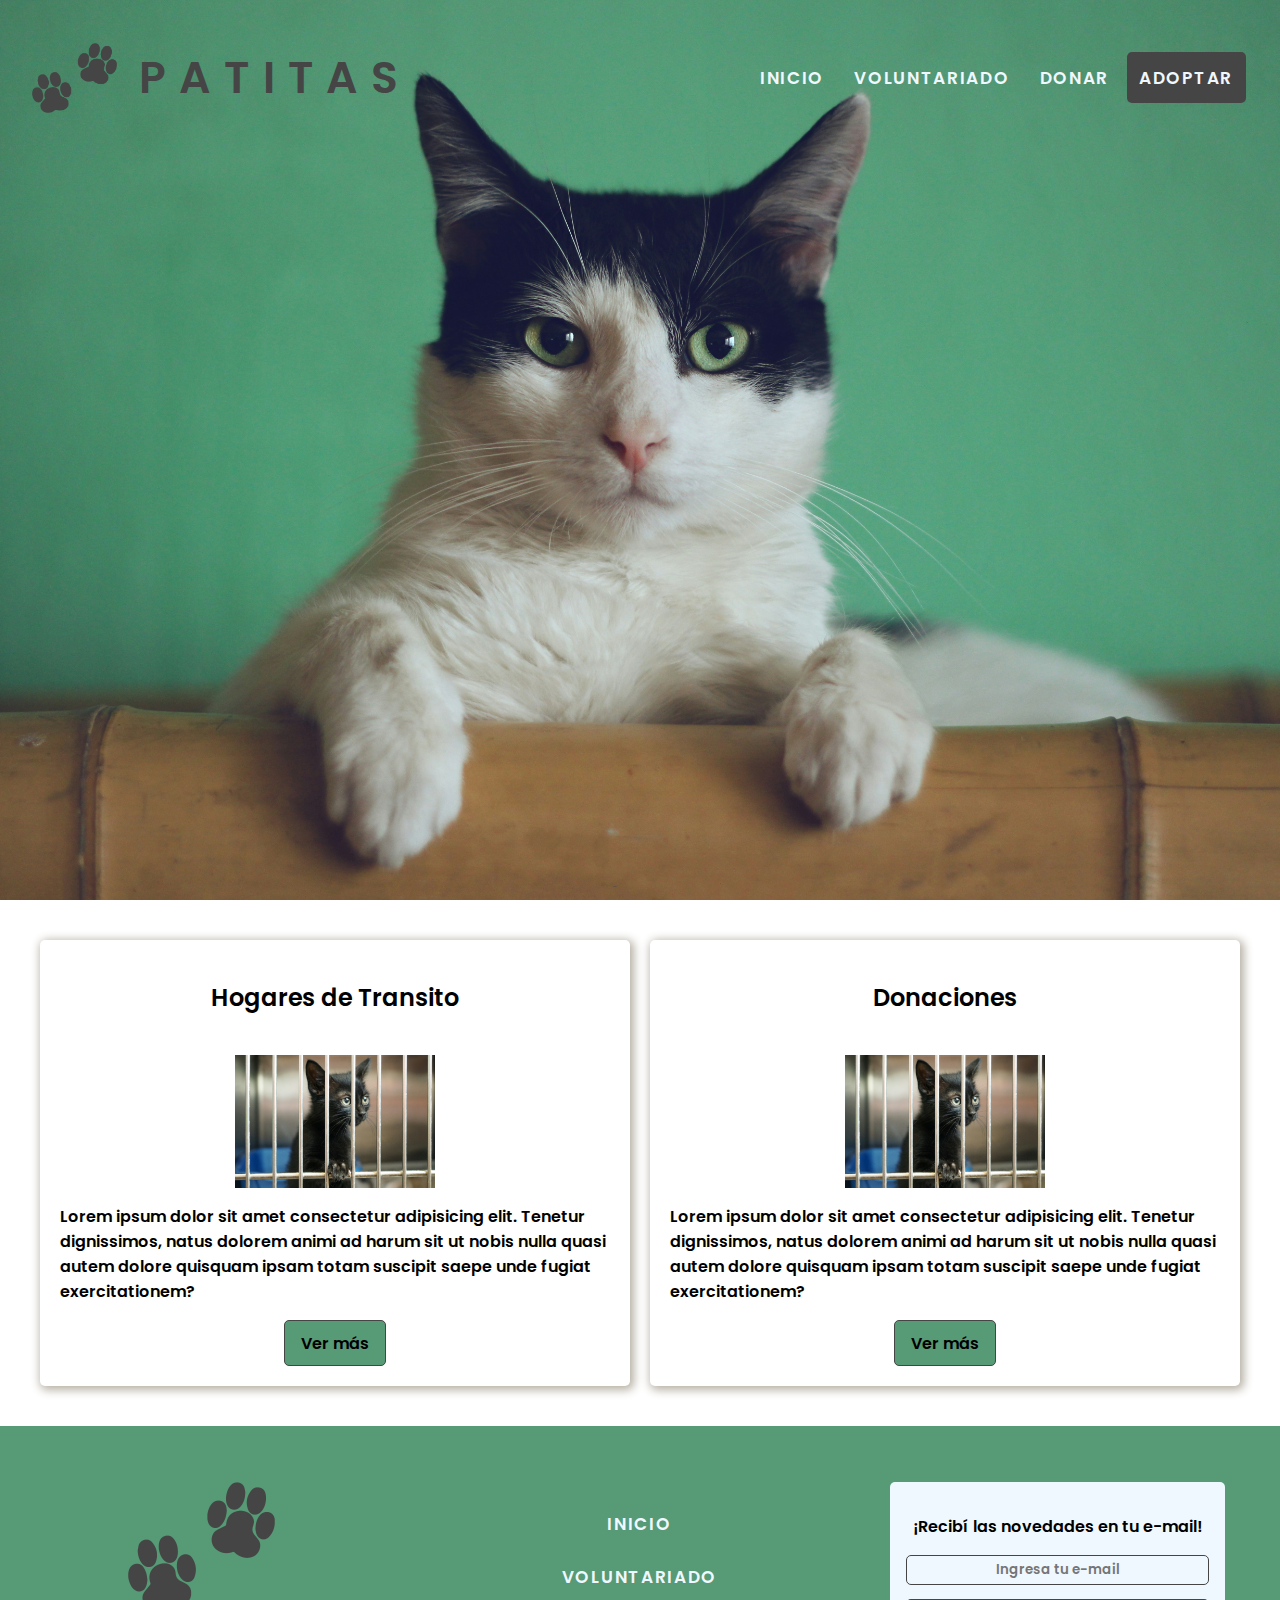
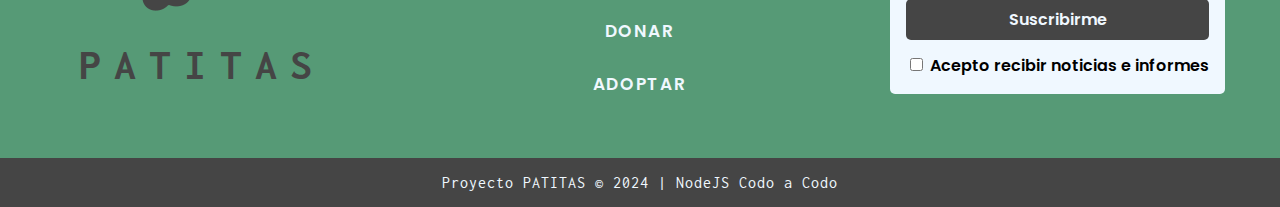
==== commit 776c98c8: "update errors from validator" ====
--- a/index.html
+++ b/index.html
@@ -30,15 +30,6 @@
 
     <main class="container_main">
         <div class="banner">
-
-            <!-- <article id="banner_patita">         
-                <img src="img/gatitonegro.jpg" alt="img_semana" class="inicioimg">
-                <h2>Patita de la Semana</h2>
-                <p>Lorem ipsum dolor sit amet consectetur adipisicing elit. Tenetur dignissimos, natus dolorem animi ad
-                    harum sit ut nobis nulla quasi autem dolore quisquam ipsam totam suscipit saepe unde fugiat
-                    exercitationem?</p>
-                <button>Quiero Adoptarlo!</button>
-            </article> -->
         </div>
         
 
@@ -76,10 +67,13 @@
     
             <div class="footer-seccion">
                 <div class="links-footer-section">
-                    <li class="link-footer"><a href="index.html" title="index">INICIO</a></li>
-                    <li class="link-footer"><a href="site/voluntariado.html" title="voluntariado">VOLUNTARIADO</a></li>
-                    <li class="link-footer"><a href="site/donar.html" title="donar">DONAR</a></li>
-                    <li class="link-footer"><a href="site/adopciones.html" title="adopciones">ADOPTAR</a></li>
+                    <ul>
+                        <li class="link-footer"><a href="index.html" title="index">INICIO</a></li>
+                        <li class="link-footer"><a href="site/voluntariado.html" title="voluntariado">VOLUNTARIADO</a></li>
+                        <li class="link-footer"><a href="site/donar.html" title="donar">DONAR</a></li>
+                        <li class="link-footer"><a href="site/adopciones.html" title="adopciones">ADOPTAR</a></li>
+                    </ul>
+                   
                 </div>
             </div>
     
@@ -98,7 +92,7 @@
                         <h2>Suscribirme</h2>
                     </div>
 
-                    <div class="new-footer-section" id="acepto">
+                    <div class="new-footer-section">
                         <input type="checkbox" name="acepto" id="acepto" required>
                         <label for="acepto">Acepto recibir noticias e informes</label>
                     </div>
@@ -112,31 +106,7 @@
             
         <div class="proyecto-patitas">
             <p>Proyecto PATITAS © 2024 | NodeJS Codo a Codo </p>
-        </div>
-
-        <!--<div id="inicio_subscribirse">
-                <div>
-                    <h4>Subscribite a nuestro newsletter para recibir todas las noticias!</h4>
-                    <img src="img/animal.png" alt="subscribirse_perro" class="icono">
-                </div>
-                <div>
-                    <form action="/subscribirse">
-                        <label for="email"></label>
-                        <input type="email" name="email" id="email" placeholder="Email">
-                        <label for="enviar"></label>
-                        <input type="submit" name="enviar" id="enviar" value="Subscribirse">
-                        <div id="acepto">
-                            <input type="checkbox" name="acepto" id="acepto" required>
-                            <label for="acepto">Acepto recibir noticias e informes :D</label>
-                        </div>          
-                    </form>
-                </div>
-               
-            </->
-
-            -->
-
-       
+        </div>       
         
     </footer>
 
--- a/css/styles.css
+++ b/css/styles.css
@@ -10,6 +10,7 @@
 
 *{
     box-sizing: border-box;
+    font-family: "Poppins";
 }
 
 body{
@@ -145,6 +146,8 @@
     flex-direction: column;
     justify-content: center;
     align-items: center;
+    font-family: "Poppins";
+    font-weight: normal;
 }
 
 .inicio_articulos:hover{
@@ -180,6 +183,22 @@
     width: 50px;
 }
 
+
+/*--------adoptar formulario----------*/
+.body_voluntarios{
+    display: flex;
+    padding: 20%;
+    justify-content: center;
+    align-items: center;
+}
+#container_contacto
+{
+    background-color: #569A76;
+    padding: 10%;
+    border-radius: 32px;
+    text-align: center;
+    box-shadow: 60px -16px rgba(11, 128, 0, 0.365);
+}
 #adoptar {
     background-color: #454545;
     border-radius: 5px;
